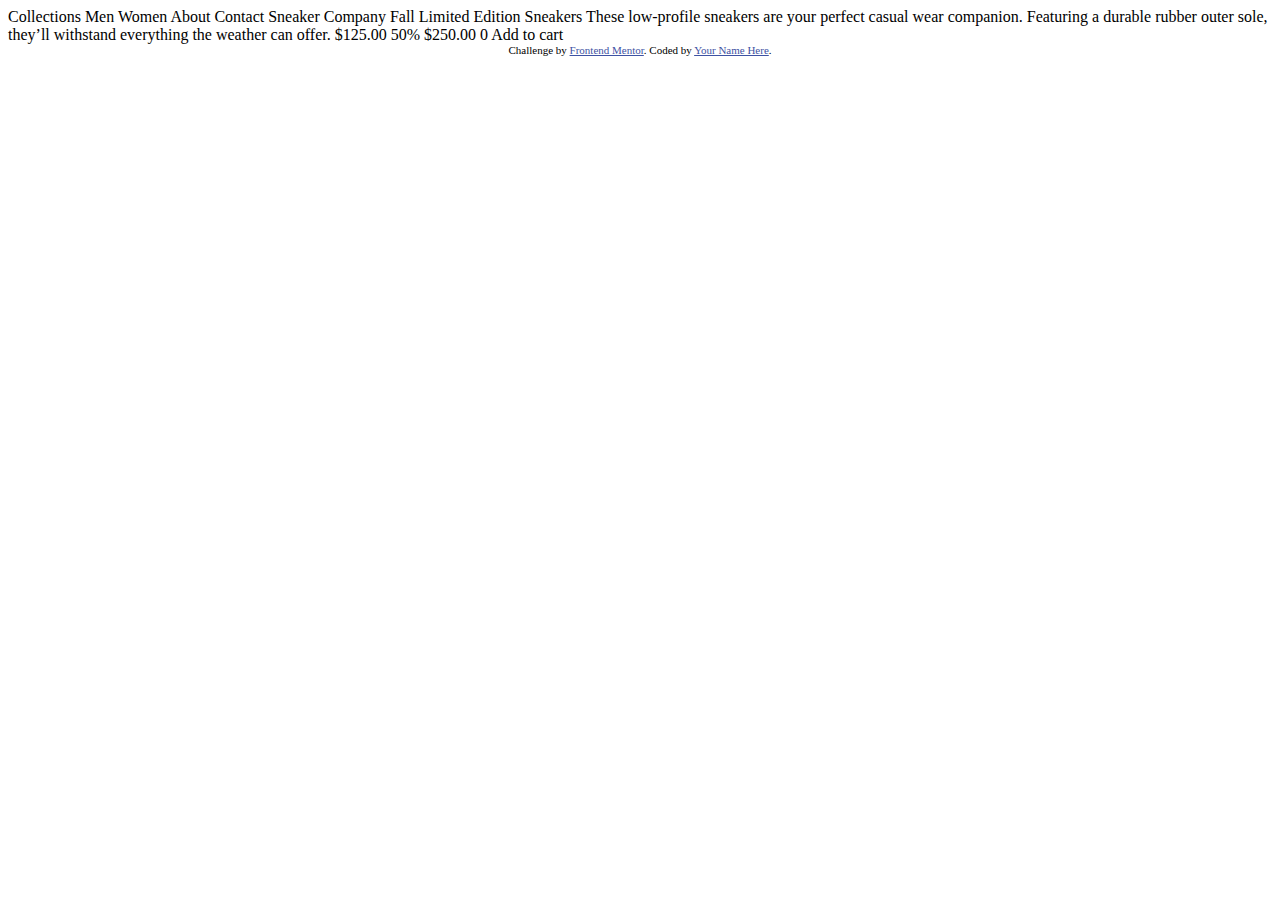
==== index.html @ 8300d2b2 "Initial Paste" ====
<!DOCTYPE html>
<html lang="en">
<head>
  <meta charset="UTF-8">
  <meta name="viewport" content="width=device-width, initial-scale=1.0"> <!-- displays site properly based on user's device -->

  <link rel="icon" type="image/png" sizes="32x32" href="./images/favicon-32x32.png">
  
  <title>Frontend Mentor | E-commerce product page</title>

  <!-- Feel free to remove these styles or customise in your own stylesheet 👍 -->
  <style>
    .attribution { font-size: 11px; text-align: center; }
    .attribution a { color: hsl(228, 45%, 44%); }
  </style>
</head>
<body>

  Collections
  Men
  Women
  About
  Contact

  Sneaker Company

  Fall Limited Edition Sneakers

  These low-profile sneakers are your perfect casual wear companion. Featuring a 
  durable rubber outer sole, they’ll withstand everything the weather can offer.

  $125.00
  50%
  $250.00

  0
  Add to cart
  
  <div class="attribution">
    Challenge by <a href="https://www.frontendmentor.io?ref=challenge" target="_blank">Frontend Mentor</a>. 
    Coded by <a href="#">Your Name Here</a>.
  </div>
</body>
</html>
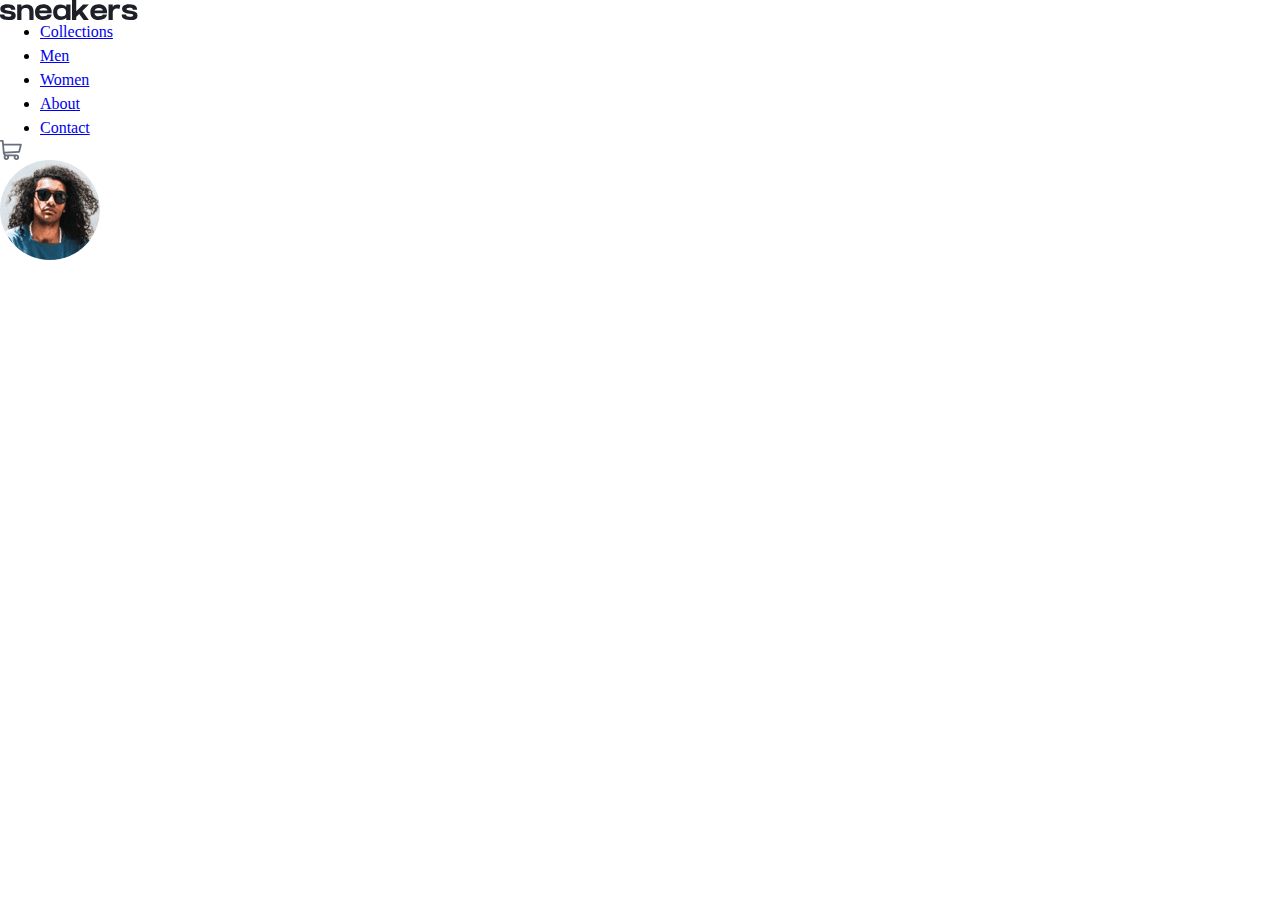
==== commit 8860e79b: "." ====
--- a/index.html
+++ b/index.html
@@ -1,44 +1,62 @@
 <!DOCTYPE html>
 <html lang="en">
+
 <head>
-  <meta charset="UTF-8">
-  <meta name="viewport" content="width=device-width, initial-scale=1.0"> <!-- displays site properly based on user's device -->
+	<meta charset="UTF-8">
+	<meta name="viewport" content="width=device-width, initial-scale=1.0">
+	<!-- displays site properly based on user's device -->
 
-  <link rel="icon" type="image/png" sizes="32x32" href="./images/favicon-32x32.png">
-  
-  <title>Frontend Mentor | E-commerce product page</title>
+	<link rel="icon" type="image/png" sizes="32x32" href="./images/favicon-32x32.png">
 
-  <!-- Feel free to remove these styles or customise in your own stylesheet 👍 -->
-  <style>
-    .attribution { font-size: 11px; text-align: center; }
-    .attribution a { color: hsl(228, 45%, 44%); }
-  </style>
+	<title>Frontend Mentor | E-commerce product page</title>
+
+	<link rel="stylesheet" href="css/reset.css">
+	<link rel="stylesheet" href="css/style.css">
+	<link rel="preconnect" href="https://fonts.googleapis.com">
+	<link rel="preconnect" href="https://fonts.gstatic.com" crossorigin>
+	<link href="https://fonts.googleapis.com/css2?family=Kumbh+Sans:wght@400;700&display=swap" rel="stylesheet">
 </head>
+
 <body>
+	<header>
+		<nav>
+			<div class="toggle"></div>
+			<img src="./images/logo.svg" alt="Sneakers logo" class="main-logo">
+			<ul class="nav-items">
+					<li><a href="#" class="nav-item">Collections</a></li>
+					<li><a href="#" class="nav-item">Men</a></li>
+					<li><a href="#" class="nav-item">Women</a></li>
+					<li><a href="#" class="nav-item">About</a></li>
+					<li><a href="#" class="nav-item">Contact</a></li>
+			</ul>
+		</nav>
+		<section class="functions">
+			<div class="shopping-cart">
+				<img src="./images/icon-cart.svg" alt="Cart">
+			</div>
+			<div class="user">
+				<img src="./images/image-avatar.png" alt="Avatar">
+			</div>
+		</section>
+	</header>
 
-  Collections
-  Men
-  Women
-  About
-  Contact
+	
+<!-- 
+	Sneaker Company
 
-  Sneaker Company
+	Fall Limited Edition Sneakers
 
-  Fall Limited Edition Sneakers
+	These low-profile sneakers are your perfect casual wear companion. Featuring a
+	durable rubber outer sole, they’ll withstand everything the weather can offer.
 
-  These low-profile sneakers are your perfect casual wear companion. Featuring a 
-  durable rubber outer sole, they’ll withstand everything the weather can offer.
+	$125.00
+	50%
+	$250.00
 
-  $125.00
-  50%
-  $250.00
+	0
+	Add to cart -->
 
-  0
-  Add to cart
-  
-  <div class="attribution">
-    Challenge by <a href="https://www.frontendmentor.io?ref=challenge" target="_blank">Frontend Mentor</a>. 
-    Coded by <a href="#">Your Name Here</a>.
-  </div>
+	<script src="js/script.js"></script>
 </body>
+
 </html>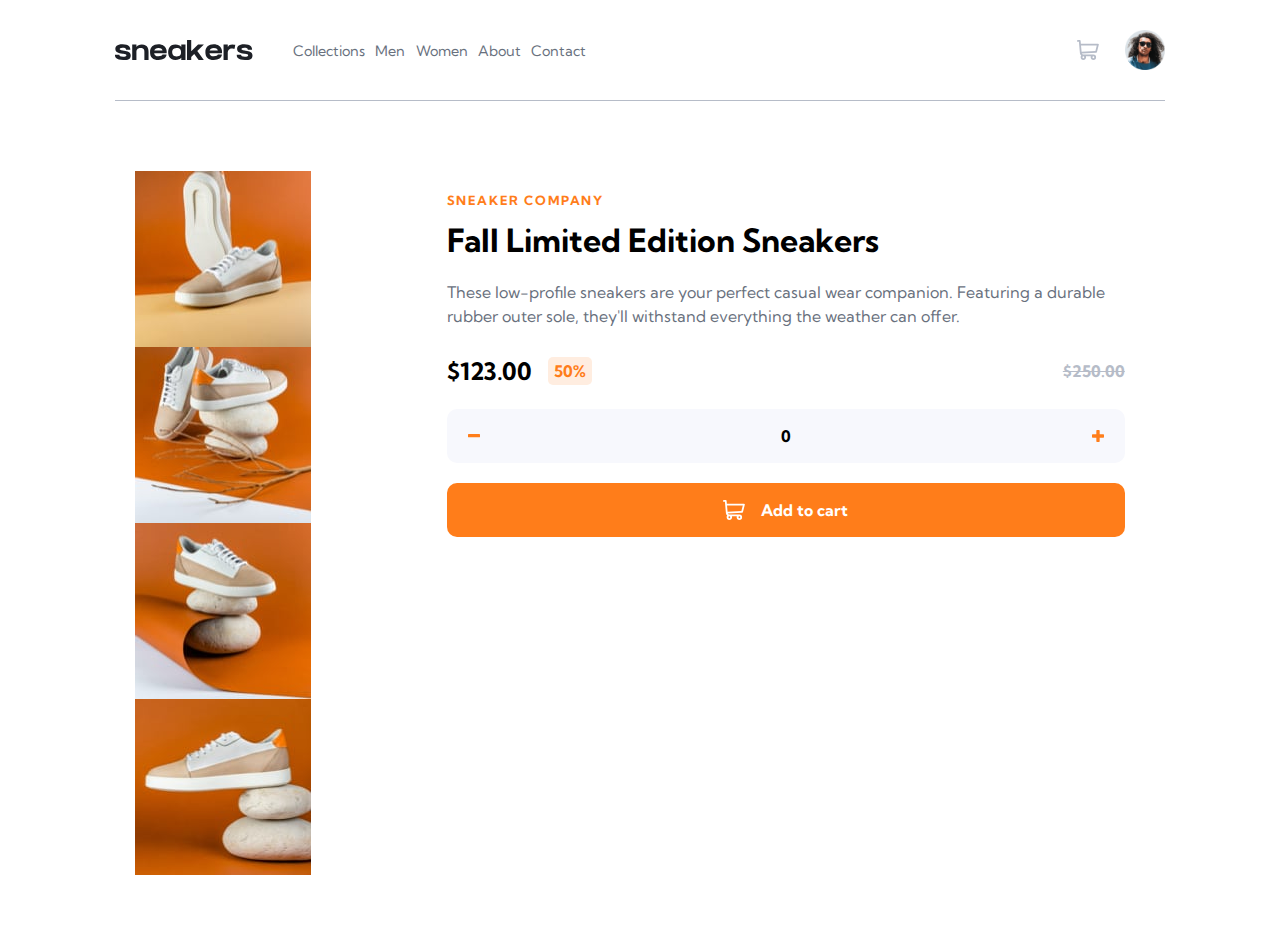
==== commit d29f7f75: "Mobile Design" ====
--- a/index.html
+++ b/index.html
@@ -15,33 +15,105 @@
 	<link rel="preconnect" href="https://fonts.googleapis.com">
 	<link rel="preconnect" href="https://fonts.gstatic.com" crossorigin>
 	<link href="https://fonts.googleapis.com/css2?family=Kumbh+Sans:wght@400;700&display=swap" rel="stylesheet">
+	<link rel="stylesheet" href="https://cdnjs.cloudflare.com/ajax/libs/font-awesome/6.3.0/css/all.min.css"
+		integrity="sha512-SzlrxWUlpfuzQ+pcUCosxcglQRNAq/DZjVsC0lE40xsADsfeQoEypE+enwcOiGjk/bSuGGKHEyjSoQ1zVisanQ=="
+		crossorigin="anonymous" referrerpolicy="no-referrer" />
+	<script src="https://ajax.googleapis.com/ajax/libs/jquery/3.6.3/jquery.min.js"></script>
 </head>
 
 <body>
 	<header>
-		<nav>
+		<nav class="">
 			<div class="toggle"></div>
 			<img src="./images/logo.svg" alt="Sneakers logo" class="main-logo">
 			<ul class="nav-items">
-					<li><a href="#" class="nav-item">Collections</a></li>
-					<li><a href="#" class="nav-item">Men</a></li>
-					<li><a href="#" class="nav-item">Women</a></li>
-					<li><a href="#" class="nav-item">About</a></li>
-					<li><a href="#" class="nav-item">Contact</a></li>
+				<li><a href="#" class="nav-item">Collections</a></li>
+				<li><a href="#" class="nav-item">Men</a></li>
+				<li><a href="#" class="nav-item">Women</a></li>
+				<li><a href="#" class="nav-item">About</a></li>
+				<li><a href="#" class="nav-item">Contact</a></li>
 			</ul>
 		</nav>
 		<section class="functions">
 			<div class="shopping-cart">
-				<img src="./images/icon-cart.svg" alt="Cart">
+				<svg width="22" height="20" xmlns="http://www.w3.org/2000/svg"><path d="M20.925 3.641H3.863L3.61.816A.896.896 0 0 0 2.717 0H.897a.896.896 0 1 0 0 1.792h1l1.031 11.483c.073.828.52 1.726 1.291 2.336C2.83 17.385 4.099 20 6.359 20c1.875 0 3.197-1.87 2.554-3.642h4.905c-.642 1.77.677 3.642 2.555 3.642a2.72 2.72 0 0 0 2.717-2.717 2.72 2.72 0 0 0-2.717-2.717H6.365c-.681 0-1.274-.41-1.53-1.009l14.321-.842a.896.896 0 0 0 .817-.677l1.821-7.283a.897.897 0 0 0-.87-1.114ZM6.358 18.208a.926.926 0 0 1 0-1.85.926.926 0 0 1 0 1.85Zm10.015 0a.926.926 0 0 1 0-1.85.926.926 0 0 1 0 1.85Zm2.021-7.243-13.8.81-.57-6.341h15.753l-1.383 5.53Z" fill="currentColor" fill-rule="nonzero"/></svg>
 			</div>
 			<div class="user">
 				<img src="./images/image-avatar.png" alt="Avatar">
 			</div>
 		</section>
+		<section class="cart">
+			<h1>Cart</h1>
+			<div class="cart-contents"></div>
+		</section>
 	</header>
 
-	
-<!-- 
+	<main>
+		<section id="main-image">
+			<div class="slide-wrapper">
+				<button class="slide-arrow" id="slide-arrow-prev"><img src="./images/icon-previous.svg"
+						alt="Previous Arrow"></button>
+				<button class="slide-arrow" id="slide-arrow-next"><img src="./images/icon-next.svg"
+						alt="Next Arrow"></button>
+
+				<div class="current-slide"></div>
+
+				<ul class="slide-container" id="slide-container">
+					<li class="slide">
+						<picture>
+							<source media="(min-width: 650px)" srcset="./images/image-product-1-thumbnail.jpg">
+							<img src="./images/image-product-1.jpg" alt="Product 1">
+						</picture>
+					</li>
+					<li class="slide">
+						<picture>
+							<source media="(min-width: 650px)" srcset="./images/image-product-2-thumbnail.jpg">
+							<img src="./images/image-product-2.jpg" alt="Product 2">
+						</picture>
+					</li>
+					<li class="slide">
+						<picture>
+							<source media="(min-width: 650px)" srcset="./images/image-product-3-thumbnail.jpg">
+							<img src="./images/image-product-3.jpg" alt="Product 3">
+						</picture>
+					</li>
+					<li class="slide">
+						<picture>
+							<source media="(min-width: 650px)" srcset="./images/image-product-4-thumbnail.jpg">
+							<img src="./images/image-product-4.jpg" alt="Product 4">
+						</picture>
+					</li>
+				</ul>
+			</div>
+		</section>
+		<section class="main-text">
+			<div class="company-name">Sneaker Company</div>
+			<h1 class="product-name">Fall Limited Edition Sneakers</h1>
+			<p class="description">These low-profile sneakers are your perfect casual wear companion. Featuring a
+				durable rubber outer sole, they'll withstand everything the weather can offer.</p>
+			<div class="price">
+				<div class="after-discount">$123.00</div>
+				<div class="discount-percent">50%</div>
+				<del class="before-discount">$250.00</del>
+			</div>
+			<div class="amount">
+				<input type="text" class="select-amount number-only non-blank" value="0">
+				<button class="add-amount controller"><img src="./images/icon-plus.svg" alt="Plus"></button>
+				<button class="minus-amount controller"><img src="./images/icon-minus.svg" alt="Minus"></button>
+			</div>
+			<button type="submit" class="add-to-cart">
+				<svg width="22" height="20" xmlns="http://www.w3.org/2000/svg">
+					<path
+						d="M20.925 3.641H3.863L3.61.816A.896.896 0 0 0 2.717 0H.897a.896.896 0 1 0 0 1.792h1l1.031 11.483c.073.828.52 1.726 1.291 2.336C2.83 17.385 4.099 20 6.359 20c1.875 0 3.197-1.87 2.554-3.642h4.905c-.642 1.77.677 3.642 2.555 3.642a2.72 2.72 0 0 0 2.717-2.717 2.72 2.72 0 0 0-2.717-2.717H6.365c-.681 0-1.274-.41-1.53-1.009l14.321-.842a.896.896 0 0 0 .817-.677l1.821-7.283a.897.897 0 0 0-.87-1.114ZM6.358 18.208a.926.926 0 0 1 0-1.85.926.926 0 0 1 0 1.85Zm10.015 0a.926.926 0 0 1 0-1.85.926.926 0 0 1 0 1.85Zm2.021-7.243-13.8.81-.57-6.341h15.753l-1.383 5.53Z"
+						fill="currentColor" fill-rule="nonzero" />
+				</svg>
+				<span>Add to cart</span>
+			</button>
+		</section>
+	</main>
+
+
+	<!-- 
 	Sneaker Company
 
 	Fall Limited Edition Sneakers
--- a/css/style.css
+++ b/css/style.css
@@ -0,0 +1,358 @@
+:root {
+  font-size: 16px;
+}
+
+body {
+  padding: 30px 9vw;
+  font-family: "Kumbh Sans";
+  position: relative;
+}
+@media (max-width: 650px) {
+  body {
+    padding: 0;
+  }
+}
+
+body > header {
+  display: flex;
+  align-items: center;
+  justify-content: space-between;
+  padding-bottom: 30px;
+  border-bottom: 1px solid hsl(220deg, 14%, 75%);
+  position: relative;
+  z-index: 1;
+  background-color: #fff;
+}
+body > header > nav {
+  display: flex;
+  align-items: inherit;
+  gap: 0rem;
+}
+body > header > nav .nav-items {
+  display: flex;
+  align-items: center;
+  gap: clamp(0.3rem, 0.8vw, 1rem);
+  list-style: none;
+}
+body > header > nav .nav-items .nav-item {
+  text-decoration: none;
+  color: hsl(219deg, 9%, 45%);
+  font-size: clamp(0.6rem, 2vw, 0.9rem);
+  transform: all 0.2s ease-in-out;
+  position: relative;
+}
+body > header > nav .nav-items .nav-item::after {
+  width: 100%;
+  height: 2px;
+  background-color: hsl(26deg, 100%, 55%);
+  content: "";
+  display: block;
+  position: absolute;
+  bottom: -40px;
+  border-radius: 10px;
+  transform: scaleX(0);
+  transition: all 0.2s ease-in-out;
+}
+body > header > nav .nav-items .nav-item:hover::after {
+  transform: scaleX(1);
+}
+body > header > nav .toggle {
+  display: none;
+}
+body > header section.functions {
+  display: flex;
+  gap: clamp(0.5rem, 2vw, 2rem);
+  align-items: center;
+}
+body > header section.functions .shopping-cart svg {
+  color: hsl(220deg, 14%, 75%);
+  transition: color 0.2s ease-in-out;
+}
+body > header section.functions .shopping-cart svg:hover {
+  color: hsl(220deg, 13%, 13%);
+}
+body > header section.functions .user {
+  width: 40px;
+}
+body > header section.cart {
+  position: absolute;
+  top: -500%;
+  width: 90vw;
+  z-index: -1;
+  box-shadow: 0px 5px 10px rgba(0, 0, 0, 0.251);
+  background-color: #fff;
+  border-radius: 10px;
+  transition: all 0.5s cubic-bezier(0.175, 0.885, 0.32, 1.275);
+}
+body > header section.cart > * {
+  padding: 25px;
+}
+@media (max-width: 650px) {
+  body > header {
+    padding: 20px;
+    border: none;
+  }
+  body > header > nav {
+    gap: 1rem;
+    align-items: baseline;
+  }
+  body > header > nav .main-logo {
+    height: 5vw;
+    max-height: 25px;
+  }
+  body > header > nav .toggle {
+    display: block;
+    content: "";
+    width: 4vw;
+    height: 4vw;
+    max-height: 20px;
+    max-width: 20px;
+    background-image: url(../images/icon-menu.svg);
+    background-repeat: no-repeat;
+    background-size: contain;
+    position: relative;
+    z-index: 10;
+    cursor: pointer;
+  }
+  body > header > nav .nav-items {
+    visibility: hidden;
+    opacity: 0;
+    flex-direction: column;
+    align-items: flex-start;
+    gap: 1.5rem;
+    position: absolute;
+    left: -100%;
+    top: 0;
+    height: 100vh;
+    width: 70vw;
+    padding: 100px 30px;
+    background-color: #fff;
+    transition: all 0.5s ease-in-out;
+  }
+  body > header > nav .nav-items .nav-item {
+    font-size: 1.5rem;
+    font-weight: 700;
+  }
+  body > header > nav.active .toggle {
+    background-image: url(../images/icon-close.svg);
+  }
+  body > header > nav.active .nav-items {
+    left: 0;
+    visibility: visible;
+    opacity: 1;
+  }
+  body > header > nav.active .nav-items::after {
+    content: "";
+    display: block;
+    position: absolute;
+    right: -30vw;
+    top: 0;
+    width: 30vw;
+    height: 100vh;
+    background-color: #000;
+    opacity: 75%;
+    visibility: visible;
+  }
+  body > header section.cart {
+    left: 0;
+    right: 0;
+    margin: 0 auto;
+    height: 350px;
+  }
+  body > header section.cart h1 {
+    font-size: 1rem;
+    border-bottom: 1px solid hsl(220deg, 14%, 75%);
+  }
+  body > header section.cart .cart-contents {
+    width: 100%;
+    height: 78.8%;
+  }
+  body > header section.cart .cart-contents.state-empty {
+    display: grid;
+    place-items: center;
+  }
+  body > header section.cart.active {
+    top: calc(100% + 5vw);
+  }
+}
+
+body > main section#main-image .slide-wrapper {
+  position: relative;
+  overflow: hidden;
+}
+body > main section#main-image .slide-wrapper .current-slide {
+  display: none;
+}
+body > main section#main-image .slide-wrapper .slide-arrow {
+  position: absolute;
+  top: 0;
+  bottom: 0;
+  margin: auto 20px;
+  height: 45px;
+  width: 45px;
+  display: grid;
+  place-items: center;
+  border: none;
+  border-radius: 50%;
+  cursor: pointer;
+  transition: transform 0.2s ease-in-out;
+}
+body > main section#main-image .slide-wrapper .slide-arrow#slide-arrow-next {
+  right: 0;
+}
+body > main section#main-image .slide-wrapper .slide-arrow#slide-arrow-prev {
+  left: 0;
+}
+body > main section#main-image .slide-wrapper .slide-arrow:active {
+  transform: scale(92.5%);
+}
+body > main section#main-image .slide-wrapper .slide-container {
+  width: 100vw;
+  height: 400px;
+  padding: unset;
+  margin: unset;
+  display: flex;
+  list-style: none;
+  overflow-x: auto;
+  overflow-y: hidden;
+  scrollbar-width: none;
+  -ms-overflow-style: none;
+  scroll-behavior: smooth;
+}
+body > main section#main-image .slide-wrapper .slide-container .slide {
+  width: 100%;
+  height: 100%;
+  flex: 1 0 100%;
+  display: flex;
+  align-items: center;
+  -webkit-user-select: none;
+     -moz-user-select: none;
+          user-select: none;
+}
+body > main section#main-image .slide-wrapper .slide-container .slide img {
+  -o-object-fit: cover;
+     object-fit: cover;
+  width: 100%;
+  height: 100%;
+}
+body > main section.main-text {
+  padding: 10px 20px;
+}
+body > main section.main-text > * {
+  margin: 10px 0;
+}
+body > main section.main-text .company-name {
+  color: hsl(26deg, 100%, 55%);
+  text-transform: uppercase;
+  font-weight: 700;
+  font-size: 0.8rem;
+  letter-spacing: 0.1rem;
+}
+body > main section.main-text .product-name {
+  font-size: clamp(1.9rem, 10vw, 2rem);
+  line-height: 2.5rem;
+}
+body > main section.main-text .description {
+  color: hsl(219deg, 9%, 45%);
+  margin-top: 20px;
+}
+body > main section.main-text .price {
+  display: flex;
+  align-items: center;
+  gap: 1rem;
+  margin: 25px 0 20px;
+}
+body > main section.main-text .price .after-discount {
+  font-size: 1.5rem;
+  font-weight: 700;
+}
+body > main section.main-text .price .discount-percent {
+  color: hsl(26deg, 100%, 55%);
+  font-weight: 700;
+  background-color: hsl(25deg, 100%, 94%);
+  display: grid;
+  place-items: center;
+  height: -moz-min-content;
+  height: min-content;
+  padding: 2px 6px;
+  border-radius: 5px;
+}
+body > main section.main-text .price .before-discount {
+  color: hsl(220deg, 14%, 75%);
+  font-weight: 700;
+  flex-grow: 3;
+  text-align: right;
+}
+body > main section.main-text .amount {
+  position: relative;
+}
+body > main section.main-text .amount .select-amount {
+  width: 100%;
+  text-align: center;
+  font-size: 1rem;
+  font-weight: 700;
+  border: none;
+  border-radius: 10px;
+  background-color: hsl(223deg, 64%, 98%);
+  padding: 15px 0;
+  color: #000;
+}
+body > main section.main-text .amount .controller {
+  position: absolute;
+  top: 0;
+  bottom: 0;
+  margin: auto 15px;
+  height: 20px;
+  border: none;
+  background-color: transparent;
+  transition: opacity 0.2s ease-in-out;
+}
+body > main section.main-text .amount .controller.add-amount {
+  right: 0;
+}
+body > main section.main-text .amount .controller.minus-amount {
+  left: 0;
+}
+body > main section.main-text .amount .controller:hover {
+  opacity: 0.6;
+}
+body > main section.main-text .add-to-cart {
+  width: 100%;
+  padding: 15px 0;
+  margin-top: 20px;
+  border: none;
+  border-radius: 10px;
+  display: flex;
+  align-items: center;
+  justify-content: center;
+  gap: 1rem;
+  background-color: hsl(26deg, 100%, 55%);
+  color: white;
+  font-weight: 700;
+  transition: opacity 0.2s ease-in-out, transform 0.1s ease-in-out;
+}
+body > main section.main-text .add-to-cart:hover {
+  opacity: 0.6;
+}
+body > main section.main-text .add-to-cart:active {
+  transform: scale(95%);
+}
+@media (min-width: 650px) {
+  body > main {
+    display: flex;
+    padding: 70px 20px;
+  }
+  body > main section#main-image {
+    width: 50%;
+  }
+  body > main section#main-image .slide-wrapper > button {
+    display: none !important;
+  }
+  body > main section#main-image .slide-wrapper .current-slide {
+    display: block;
+  }
+  body > main section#main-image .slide-wrapper .slide-container {
+    gap: 1rem;
+    all: unset;
+  }
+}/*# sourceMappingURL=style.css.map */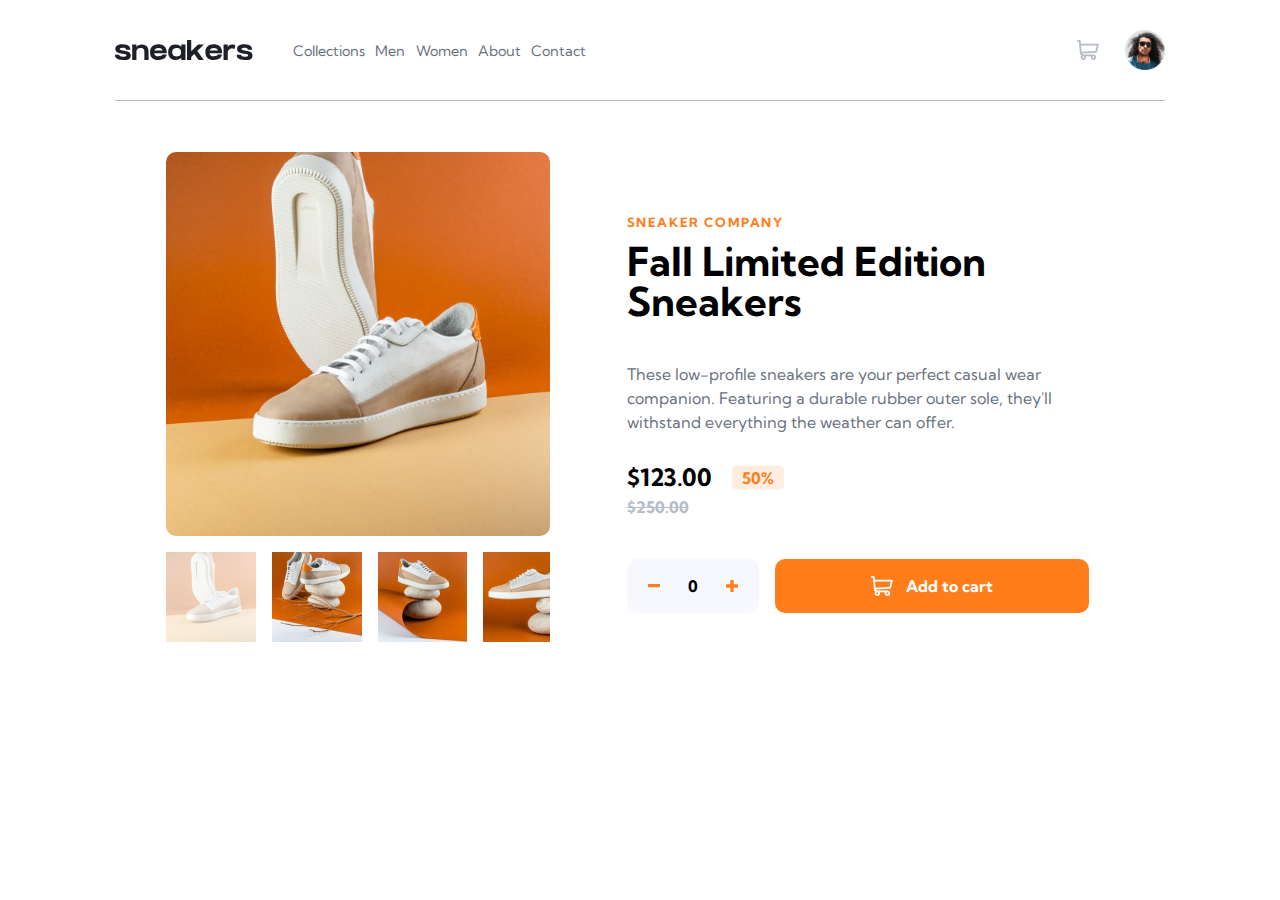
==== commit 704ae9da: "Desktop Design" ====
--- a/index.html
+++ b/index.html
@@ -56,30 +56,32 @@
 				<button class="slide-arrow" id="slide-arrow-next"><img src="./images/icon-next.svg"
 						alt="Next Arrow"></button>
 
-				<div class="current-slide"></div>
+				<div class="current-slide fade-in" id="current-slide">
+					<img src="" alt="Current image">
+				</div>
 
 				<ul class="slide-container" id="slide-container">
-					<li class="slide">
+					<li class="slide active">
 						<picture>
-							<source media="(min-width: 650px)" srcset="./images/image-product-1-thumbnail.jpg">
+							<source media="(min-width: 1000px)" srcset="./images/image-product-1-thumbnail.jpg">
 							<img src="./images/image-product-1.jpg" alt="Product 1">
 						</picture>
 					</li>
 					<li class="slide">
 						<picture>
-							<source media="(min-width: 650px)" srcset="./images/image-product-2-thumbnail.jpg">
+							<source media="(min-width: 1000px)" srcset="./images/image-product-2-thumbnail.jpg">
 							<img src="./images/image-product-2.jpg" alt="Product 2">
 						</picture>
 					</li>
 					<li class="slide">
 						<picture>
-							<source media="(min-width: 650px)" srcset="./images/image-product-3-thumbnail.jpg">
+							<source media="(min-width: 1000px)" srcset="./images/image-product-3-thumbnail.jpg">
 							<img src="./images/image-product-3.jpg" alt="Product 3">
 						</picture>
 					</li>
 					<li class="slide">
 						<picture>
-							<source media="(min-width: 650px)" srcset="./images/image-product-4-thumbnail.jpg">
+							<source media="(min-width: 1000px)" srcset="./images/image-product-4-thumbnail.jpg">
 							<img src="./images/image-product-4.jpg" alt="Product 4">
 						</picture>
 					</li>
@@ -96,38 +98,23 @@
 				<div class="discount-percent">50%</div>
 				<del class="before-discount">$250.00</del>
 			</div>
-			<div class="amount">
-				<input type="text" class="select-amount number-only non-blank" value="0">
-				<button class="add-amount controller"><img src="./images/icon-plus.svg" alt="Plus"></button>
-				<button class="minus-amount controller"><img src="./images/icon-minus.svg" alt="Minus"></button>
+			<div class="functions">
+				<div class="amount">
+					<input type="text" class="select-amount number-only non-blank" value="0">
+					<button class="add-amount controller"><img src="./images/icon-plus.svg" alt="Plus"></button>
+					<button class="minus-amount controller"><img src="./images/icon-minus.svg" alt="Minus"></button>
+				</div>
+				<button type="submit" class="add-to-cart">
+					<svg width="22" height="20" xmlns="http://www.w3.org/2000/svg">
+						<path
+							d="M20.925 3.641H3.863L3.61.816A.896.896 0 0 0 2.717 0H.897a.896.896 0 1 0 0 1.792h1l1.031 11.483c.073.828.52 1.726 1.291 2.336C2.83 17.385 4.099 20 6.359 20c1.875 0 3.197-1.87 2.554-3.642h4.905c-.642 1.77.677 3.642 2.555 3.642a2.72 2.72 0 0 0 2.717-2.717 2.72 2.72 0 0 0-2.717-2.717H6.365c-.681 0-1.274-.41-1.53-1.009l14.321-.842a.896.896 0 0 0 .817-.677l1.821-7.283a.897.897 0 0 0-.87-1.114ZM6.358 18.208a.926.926 0 0 1 0-1.85.926.926 0 0 1 0 1.85Zm10.015 0a.926.926 0 0 1 0-1.85.926.926 0 0 1 0 1.85Zm2.021-7.243-13.8.81-.57-6.341h15.753l-1.383 5.53Z"
+							fill="currentColor" fill-rule="nonzero" />
+					</svg>
+					<span>Add to cart</span>
+				</button>
 			</div>
-			<button type="submit" class="add-to-cart">
-				<svg width="22" height="20" xmlns="http://www.w3.org/2000/svg">
-					<path
-						d="M20.925 3.641H3.863L3.61.816A.896.896 0 0 0 2.717 0H.897a.896.896 0 1 0 0 1.792h1l1.031 11.483c.073.828.52 1.726 1.291 2.336C2.83 17.385 4.099 20 6.359 20c1.875 0 3.197-1.87 2.554-3.642h4.905c-.642 1.77.677 3.642 2.555 3.642a2.72 2.72 0 0 0 2.717-2.717 2.72 2.72 0 0 0-2.717-2.717H6.365c-.681 0-1.274-.41-1.53-1.009l14.321-.842a.896.896 0 0 0 .817-.677l1.821-7.283a.897.897 0 0 0-.87-1.114ZM6.358 18.208a.926.926 0 0 1 0-1.85.926.926 0 0 1 0 1.85Zm10.015 0a.926.926 0 0 1 0-1.85.926.926 0 0 1 0 1.85Zm2.021-7.243-13.8.81-.57-6.341h15.753l-1.383 5.53Z"
-						fill="currentColor" fill-rule="nonzero" />
-				</svg>
-				<span>Add to cart</span>
-			</button>
 		</section>
 	</main>
-
-
-	<!-- 
-	Sneaker Company
-
-	Fall Limited Edition Sneakers
-
-	These low-profile sneakers are your perfect casual wear companion. Featuring a
-	durable rubber outer sole, they’ll withstand everything the weather can offer.
-
-	$125.00
-	50%
-	$250.00
-
-	0
-	Add to cart -->
-
 	<script src="js/script.js"></script>
 </body>
 
--- a/css/style.css
+++ b/css/style.css
@@ -7,7 +7,7 @@
   font-family: "Kumbh Sans";
   position: relative;
 }
-@media (max-width: 650px) {
+@media (max-width: 1000px) {
   body {
     padding: 0;
   }
@@ -66,18 +66,25 @@
 }
 body > header section.functions .shopping-cart svg {
   color: hsl(220deg, 14%, 75%);
-  transition: color 0.2s ease-in-out;
+  transition: color 0.2s ease-in-out, transform 0.5s cubic-bezier(0.68, -0.55, 0.265, 1.55);
 }
 body > header section.functions .shopping-cart svg:hover {
   color: hsl(220deg, 13%, 13%);
+  transform: rotate(360deg);
+}
+body > header section.functions .shopping-cart svg:active {
+  transform: scale(90%);
 }
 body > header section.functions .user {
   width: 40px;
 }
 body > header section.cart {
   position: absolute;
-  top: -500%;
+  top: 90%;
+  right: -100%;
   width: 90vw;
+  height: 350px;
+  max-width: 400px;
   z-index: -1;
   box-shadow: 0px 5px 10px rgba(0, 0, 0, 0.251);
   background-color: #fff;
@@ -85,9 +92,24 @@
   transition: all 0.5s cubic-bezier(0.175, 0.885, 0.32, 1.275);
 }
 body > header section.cart > * {
-  padding: 25px;
-}
-@media (max-width: 650px) {
+  padding: 20px;
+}
+body > header section.cart h1 {
+  font-size: 1rem;
+  border-bottom: 1px solid hsl(220deg, 14%, 75%);
+}
+body > header section.cart .cart-contents {
+  width: 100%;
+  height: 78.8%;
+}
+body > header section.cart .cart-contents.state-empty {
+  display: grid;
+  place-items: center;
+}
+body > header section.cart.active {
+  right: 0;
+}
+@media (max-width: 1000px) {
   body > header {
     padding: 20px;
     border: none;
@@ -154,22 +176,11 @@
     visibility: visible;
   }
   body > header section.cart {
+    height: 350px;
+    top: -500%;
     left: 0;
     right: 0;
     margin: 0 auto;
-    height: 350px;
-  }
-  body > header section.cart h1 {
-    font-size: 1rem;
-    border-bottom: 1px solid hsl(220deg, 14%, 75%);
-  }
-  body > header section.cart .cart-contents {
-    width: 100%;
-    height: 78.8%;
-  }
-  body > header section.cart .cart-contents.state-empty {
-    display: grid;
-    place-items: center;
   }
   body > header section.cart.active {
     top: calc(100% + 5vw);
@@ -325,9 +336,10 @@
   display: flex;
   align-items: center;
   justify-content: center;
-  gap: 1rem;
+  gap: clamp(0.5rem, 1vw, 1rem);
   background-color: hsl(26deg, 100%, 55%);
   color: white;
+  font-size: clamp(0.8rem, 1.5vw, 1rem);
   font-weight: 700;
   transition: opacity 0.2s ease-in-out, transform 0.1s ease-in-out;
 }
@@ -337,22 +349,93 @@
 body > main section.main-text .add-to-cart:active {
   transform: scale(95%);
 }
-@media (min-width: 650px) {
+@media (min-width: 1000px) {
   body > main {
+    margin-bottom: 40px;
     display: flex;
-    padding: 70px 20px;
-  }
-  body > main section#main-image {
-    width: 50%;
+    gap: clamp(20px, 4vw, 80px);
+    padding: clamp(20px, 4vw, 80px);
+  }
+  body > main section#main-image .slide-wrapper {
+    display: flex;
+    flex-direction: column;
+    gap: 1rem;
+    justify-content: center;
   }
   body > main section#main-image .slide-wrapper > button {
     display: none !important;
   }
   body > main section#main-image .slide-wrapper .current-slide {
     display: block;
+    width: 30vw;
+  }
+  body > main section#main-image .slide-wrapper .current-slide img {
+    border-radius: 10px;
+    transition: opacity 0.3s ease-in-out;
   }
   body > main section#main-image .slide-wrapper .slide-container {
+    display: flex;
+    justify-content: flex-start;
+    flex-flow: nowrap;
     gap: 1rem;
+    width: 30vw;
+    height: 7vw;
+    max-height: 102px;
+    overflow-x: auto;
+  }
+  body > main section#main-image .slide-wrapper .slide-container * {
     all: unset;
   }
+  body > main section#main-image .slide-wrapper .slide-container .slide {
+    all: unset;
+    transition: opacity 0.2s ease-in-out, transform 0.2s linear;
+  }
+  body > main section#main-image .slide-wrapper .slide-container .slide img {
+    width: 7vw;
+    max-width: 102px;
+    border-radius: 10px;
+  }
+  body > main section#main-image .slide-wrapper .slide-container .slide:hover {
+    opacity: 0.5;
+  }
+  body > main section#main-image .slide-wrapper .slide-container .slide.active {
+    opacity: 0.3;
+  }
+  body > main section#main-image .slide-wrapper .slide-container .slide:active {
+    transform: scale(95%);
+  }
+  body > main section.main-text {
+    margin: 0;
+    margin-top: clamp(0px, 2vw, 50px);
+    padding: clamp(0px, 2.5vw, 25px);
+  }
+  body > main section.main-text .product-name {
+    font-size: 2.5rem;
+    margin-bottom: 40px;
+  }
+  body > main section.main-text .price {
+    display: block;
+  }
+  body > main section.main-text .price .after-discount {
+    display: inline;
+  }
+  body > main section.main-text .price .discount-percent {
+    display: inline-block;
+    margin-left: 1rem;
+    transform: translateY(-10%);
+    padding: 0 10px;
+  }
+  body > main section.main-text .price .before-discount {
+    display: block;
+    text-align: left;
+  }
+  body > main section.main-text .functions {
+    display: flex;
+    align-items: center;
+    gap: 1rem;
+    margin-top: 40px;
+  }
+  body > main section.main-text .functions .add-to-cart {
+    margin: 0;
+  }
 }/*# sourceMappingURL=style.css.map */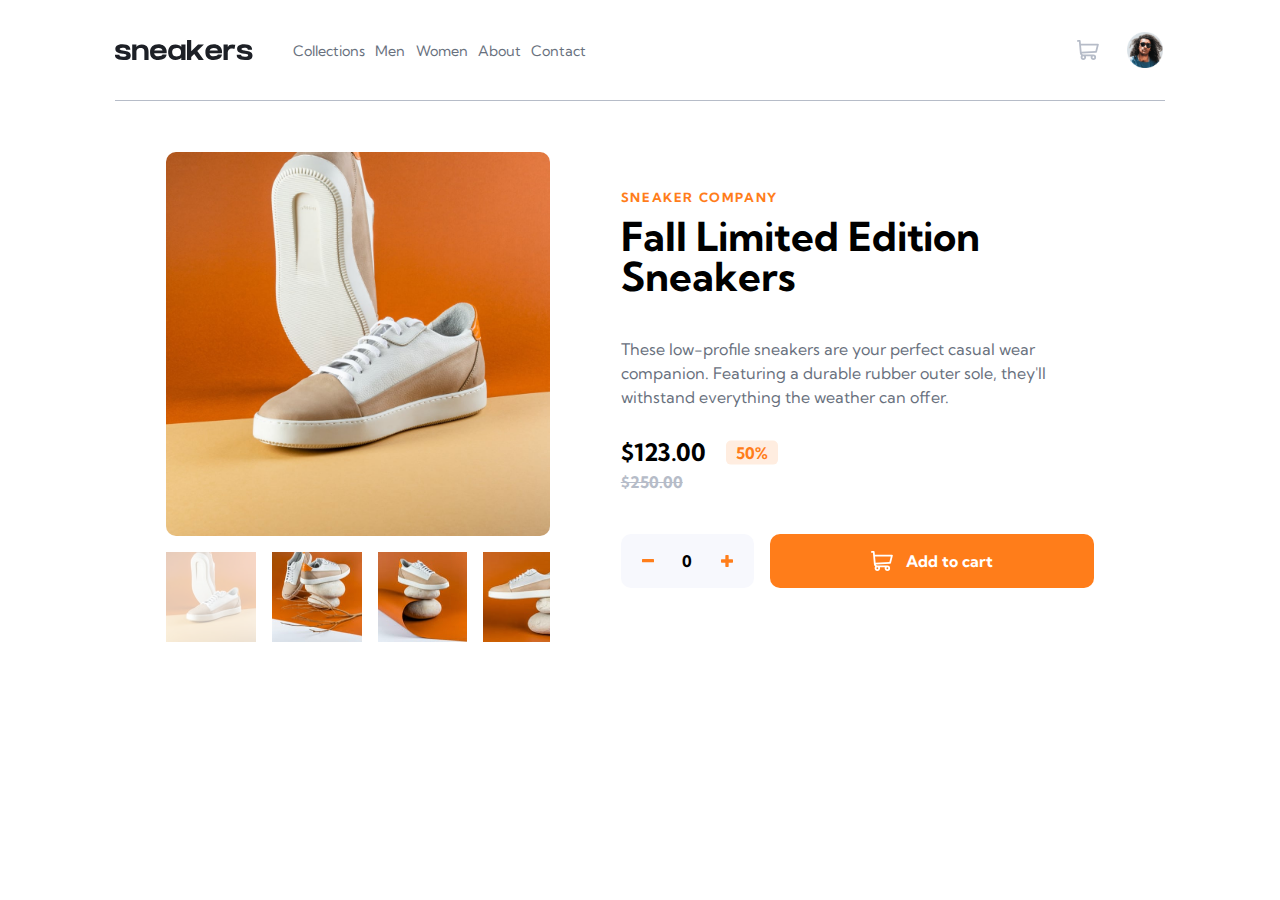
==== commit 9b66c96e: "Finish" ====
--- a/index.html
+++ b/index.html
@@ -36,7 +36,11 @@
 		</nav>
 		<section class="functions">
 			<div class="shopping-cart">
-				<svg width="22" height="20" xmlns="http://www.w3.org/2000/svg"><path d="M20.925 3.641H3.863L3.61.816A.896.896 0 0 0 2.717 0H.897a.896.896 0 1 0 0 1.792h1l1.031 11.483c.073.828.52 1.726 1.291 2.336C2.83 17.385 4.099 20 6.359 20c1.875 0 3.197-1.87 2.554-3.642h4.905c-.642 1.77.677 3.642 2.555 3.642a2.72 2.72 0 0 0 2.717-2.717 2.72 2.72 0 0 0-2.717-2.717H6.365c-.681 0-1.274-.41-1.53-1.009l14.321-.842a.896.896 0 0 0 .817-.677l1.821-7.283a.897.897 0 0 0-.87-1.114ZM6.358 18.208a.926.926 0 0 1 0-1.85.926.926 0 0 1 0 1.85Zm10.015 0a.926.926 0 0 1 0-1.85.926.926 0 0 1 0 1.85Zm2.021-7.243-13.8.81-.57-6.341h15.753l-1.383 5.53Z" fill="currentColor" fill-rule="nonzero"/></svg>
+				<svg width="22" height="20" xmlns="http://www.w3.org/2000/svg">
+					<path
+						d="M20.925 3.641H3.863L3.61.816A.896.896 0 0 0 2.717 0H.897a.896.896 0 1 0 0 1.792h1l1.031 11.483c.073.828.52 1.726 1.291 2.336C2.83 17.385 4.099 20 6.359 20c1.875 0 3.197-1.87 2.554-3.642h4.905c-.642 1.77.677 3.642 2.555 3.642a2.72 2.72 0 0 0 2.717-2.717 2.72 2.72 0 0 0-2.717-2.717H6.365c-.681 0-1.274-.41-1.53-1.009l14.321-.842a.896.896 0 0 0 .817-.677l1.821-7.283a.897.897 0 0 0-.87-1.114ZM6.358 18.208a.926.926 0 0 1 0-1.85.926.926 0 0 1 0 1.85Zm10.015 0a.926.926 0 0 1 0-1.85.926.926 0 0 1 0 1.85Zm2.021-7.243-13.8.81-.57-6.341h15.753l-1.383 5.53Z"
+						fill="currentColor" fill-rule="nonzero" />
+				</svg>
 			</div>
 			<div class="user">
 				<img src="./images/image-avatar.png" alt="Avatar">
@@ -51,16 +55,17 @@
 	<main>
 		<section id="main-image">
 			<div class="slide-wrapper">
-				<button class="slide-arrow" id="slide-arrow-prev"><img src="./images/icon-previous.svg"
-						alt="Previous Arrow"></button>
-				<button class="slide-arrow" id="slide-arrow-next"><img src="./images/icon-next.svg"
-						alt="Next Arrow"></button>
+				<button class="slide-arrow slide-arrow-prev"><svg width="12" height="18" xmlns="http://www.w3.org/2000/svg"><path d="M11 1 3 9l8 8" stroke="currentColor" stroke-width="3" fill="none" fill-rule="evenodd"/></svg></button>
+				<button class="slide-arrow slide-arrow-next"><svg width="13" height="18" xmlns="http://www.w3.org/2000/svg"><path d="m2 1 8 8-8 8" stroke="currentColor" stroke-width="3" fill="none" fill-rule="evenodd"/></svg></button>
 
-				<div class="current-slide fade-in" id="current-slide">
+				<div class="current-slide fade-in">
 					<img src="" alt="Current image">
 				</div>
 
-				<ul class="slide-container" id="slide-container">
+				<ul class="slide-container">
+
+					<!-- START INSERT SLIDES -->
+
 					<li class="slide active">
 						<picture>
 							<source media="(min-width: 1000px)" srcset="./images/image-product-1-thumbnail.jpg">
@@ -85,10 +90,20 @@
 							<img src="./images/image-product-4.jpg" alt="Product 4">
 						</picture>
 					</li>
+
+					<!-- END INSERT SLIDES -->
 				</ul>
 			</div>
 		</section>
+
+		<section id="main-lightbox">
+			
+		</section>
+
 		<section class="main-text">
+
+			<!-- START INSERT TEXT -->
+
 			<div class="company-name">Sneaker Company</div>
 			<h1 class="product-name">Fall Limited Edition Sneakers</h1>
 			<p class="description">These low-profile sneakers are your perfect casual wear companion. Featuring a
@@ -98,6 +113,9 @@
 				<div class="discount-percent">50%</div>
 				<del class="before-discount">$250.00</del>
 			</div>
+
+			<!-- END INSERT TEXT -->
+
 			<div class="functions">
 				<div class="amount">
 					<input type="text" class="select-amount number-only non-blank" value="0">
@@ -115,6 +133,10 @@
 			</div>
 		</section>
 	</main>
+
+	<section id="template">
+		<div id="close-lightbox" onclick="toggleLightbox();"></div>
+	</section>
 	<script src="js/script.js"></script>
 </body>
 
--- a/css/style.css
+++ b/css/style.css
@@ -6,6 +6,7 @@
   padding: 30px 9vw;
   font-family: "Kumbh Sans";
   position: relative;
+  overflow-x: hidden;
 }
 @media (max-width: 1000px) {
   body {
@@ -77,6 +78,12 @@
 }
 body > header section.functions .user {
   width: 40px;
+  border: 2px solid transparent;
+  border-radius: 50%;
+  transition: all 0.2s linear;
+}
+body > header section.functions .user:hover {
+  border-color: hsl(26deg, 100%, 55%);
 }
 body > header section.cart {
   position: absolute;
@@ -208,10 +215,10 @@
   cursor: pointer;
   transition: transform 0.2s ease-in-out;
 }
-body > main section#main-image .slide-wrapper .slide-arrow#slide-arrow-next {
+body > main section#main-image .slide-wrapper .slide-arrow.slide-arrow-next {
   right: 0;
 }
-body > main section#main-image .slide-wrapper .slide-arrow#slide-arrow-prev {
+body > main section#main-image .slide-wrapper .slide-arrow.slide-arrow-prev {
   left: 0;
 }
 body > main section#main-image .slide-wrapper .slide-arrow:active {
@@ -368,10 +375,30 @@
   body > main section#main-image .slide-wrapper .current-slide {
     display: block;
     width: 30vw;
+    position: relative;
   }
   body > main section#main-image .slide-wrapper .current-slide img {
     border-radius: 10px;
     transition: opacity 0.3s ease-in-out;
+  }
+  body > main section#main-image .slide-wrapper .current-slide::after {
+    content: "";
+    background-image: url(../images/icon-view.svg);
+    background-color: rgba(0, 0, 0, 0.44);
+    background-repeat: no-repeat;
+    background-position: center center;
+    background-size: 25%;
+    position: absolute;
+    width: 100%;
+    height: 100%;
+    top: 0;
+    left: 0;
+    border-radius: 10px;
+    opacity: 0;
+    transition: all 0.1s linear;
+  }
+  body > main section#main-image .slide-wrapper .current-slide:hover::after {
+    opacity: 1;
   }
   body > main section#main-image .slide-wrapper .slide-container {
     display: flex;
@@ -382,6 +409,7 @@
     height: 7vw;
     max-height: 102px;
     overflow-x: auto;
+    list-style: none;
   }
   body > main section#main-image .slide-wrapper .slide-container * {
     all: unset;
@@ -406,8 +434,8 @@
   }
   body > main section.main-text {
     margin: 0;
-    margin-top: clamp(0px, 2vw, 50px);
-    padding: clamp(0px, 2.5vw, 25px);
+    margin-top: clamp(0px, 0.5vw, 50px);
+    padding: clamp(0px, 1.5vw, 25px);
   }
   body > main section.main-text .product-name {
     font-size: 2.5rem;
@@ -438,4 +466,157 @@
   body > main section.main-text .functions .add-to-cart {
     margin: 0;
   }
+}
+
+#main-lightbox {
+  width: 100%;
+  height: 100%;
+  position: absolute;
+  top: 0;
+  left: 0;
+  z-index: 100;
+  background-color: rgba(0, 0, 0, 0.685);
+  visibility: hidden;
+  opacity: 0;
+  transition: all 0.2s linear;
+}
+#main-lightbox.active {
+  visibility: visible;
+  opacity: 1;
+}
+@media (max-width: 1000px) {
+  #main-lightbox {
+    display: none;
+  }
+}
+
+#main-lightbox .slide-wrapper {
+  position: absolute;
+  top: 50%;
+  left: 50%;
+  transform: translate(-50%, -50%);
+  margin: 0 auto;
+  display: flex;
+  flex-direction: column;
+  gap: 1rem;
+  justify-content: center;
+}
+#main-lightbox .slide-wrapper #close-lightbox {
+  content: "";
+  background-image: url("../images/icon-close.svg");
+  background-repeat: no-repeat;
+  background-size: contain;
+  width: 15px;
+  height: 15px;
+  position: absolute;
+  top: -5%;
+  right: 0;
+  z-index: 500;
+  color: white;
+  transition: all 0.2s linear;
+}
+#main-lightbox .slide-wrapper #close-lightbox:hover {
+  transform: rotate(360deg);
+}
+#main-lightbox .slide-wrapper #close-lightbox:active {
+  transform: scale(90%);
+}
+#main-lightbox .slide-wrapper .slide-arrow {
+  position: absolute;
+  top: 40%;
+  transform: translateY(0);
+  height: 45px;
+  width: 45px;
+  display: grid;
+  place-items: center;
+  border: none;
+  border-radius: 50%;
+  cursor: pointer;
+  transition: transform 0.2s ease-in-out;
+  z-index: 10;
+}
+#main-lightbox .slide-wrapper .slide-arrow.slide-arrow-next {
+  right: 0;
+  transform: translateX(50%);
+}
+#main-lightbox .slide-wrapper .slide-arrow.slide-arrow-prev {
+  left: 0;
+  transform: translateX(-50%);
+}
+#main-lightbox .slide-wrapper .slide-arrow svg:hover {
+  stroke: hsl(26deg, 100%, 55%);
+}
+#main-lightbox .slide-wrapper .current-slide {
+  display: block;
+  width: 33vw;
+  position: relative;
+}
+#main-lightbox .slide-wrapper .current-slide img {
+  border-radius: 10px;
+  transition: opacity 0.3s ease-in-out;
+}
+#main-lightbox .slide-wrapper .slide-container {
+  margin: 0 auto;
+  display: flex;
+  justify-content: center;
+  flex-flow: nowrap;
+  gap: 1rem;
+  width: 30vw;
+  height: 4vw;
+  max-height: 102px;
+  overflow-x: auto;
+  overflow-y: hidden;
+  padding: 0;
+  list-style: none;
+}
+#main-lightbox .slide-wrapper .slide-container * {
+  all: unset;
+}
+#main-lightbox .slide-wrapper .slide-container .slide {
+  all: unset;
+  transition: opacity 0.2s ease-in-out, transform 0.2s linear;
+  position: relative;
+}
+#main-lightbox .slide-wrapper .slide-container .slide img {
+  width: 4vw;
+  max-width: 102px;
+  border-radius: 10px;
+}
+#main-lightbox .slide-wrapper .slide-container .slide::before {
+  visibility: hidden;
+  opacity: 0;
+  transition: all 0.2s linear;
+}
+#main-lightbox .slide-wrapper .slide-container .slide:hover::before {
+  visibility: visible;
+  opacity: 1;
+  content: "";
+  position: absolute;
+  top: 0;
+  left: 0;
+  background-color: rgba(255, 255, 255, 0.3490196078);
+  z-index: 100;
+  width: 100%;
+  height: 100%;
+  border-radius: 10px;
+}
+#main-lightbox .slide-wrapper .slide-container .slide.active::before {
+  visibility: visible;
+  opacity: 1;
+  content: "";
+  position: absolute;
+  top: 0;
+  left: 0;
+  background-color: rgba(255, 255, 255, 0.568627451);
+  z-index: 100;
+  width: 100%;
+  height: 100%;
+  border-radius: 10px;
+}
+#main-lightbox .slide-wrapper .slide-container .slide:active {
+  transform: scale(95%);
+}
+
+#template {
+  display: none;
 }/*# sourceMappingURL=style.css.map */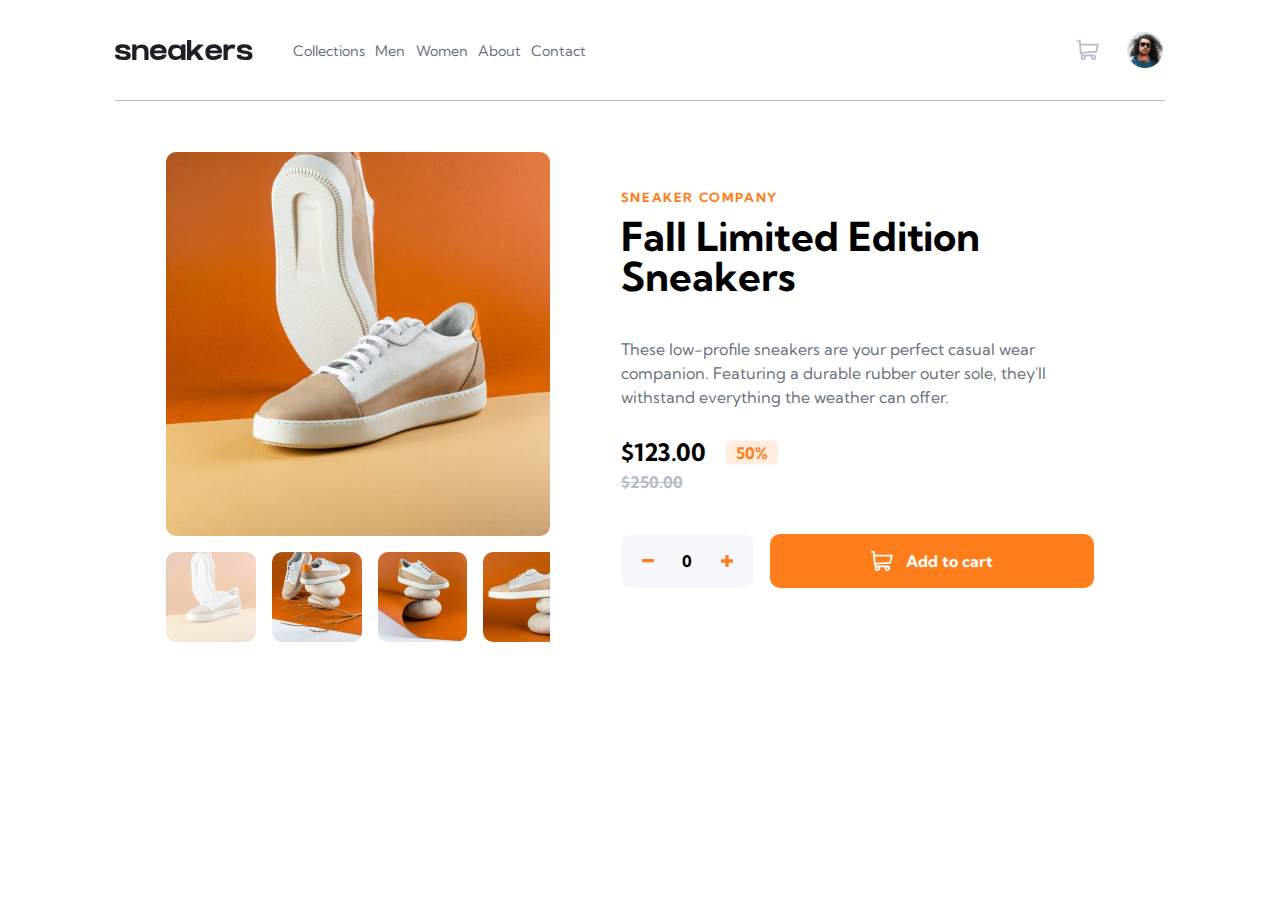
==== commit c1cc01e9: "Dumb additions that I'll probably delete" ====
--- a/index.html
+++ b/index.html
@@ -22,7 +22,7 @@
 </head>
 
 <body>
-	<header>
+	<header id="header">
 		<nav class="">
 			<div class="toggle"></div>
 			<img src="./images/logo.svg" alt="Sneakers logo" class="main-logo">
@@ -44,6 +44,14 @@
 			</div>
 			<div class="user">
 				<img src="./images/image-avatar.png" alt="Avatar">
+				<div class="user-dropdown">
+					<div class="greeting">Hi <span class="username">Sang</span>!</div>
+					<ul class="dropdown-items">
+						<li><a href="#"><i class="fa-solid fa-user"></i>Account</a></li>
+						<li><a href="#"><i class='fas fa-cash-register'></i>Purchases</a></li>
+						<li><a href="#"><i class="fa fa-sign-out" aria-hidden="true"></i>Logout</a></li>
+					</ul>
+				</div>
 			</div>
 		</section>
 		<section class="cart">
--- a/css/style.css
+++ b/css/style.css
@@ -81,9 +81,67 @@
   border: 2px solid transparent;
   border-radius: 50%;
   transition: all 0.2s linear;
+  position: relative;
+  -webkit-user-select: none;
+     -moz-user-select: none;
+          user-select: none;
 }
 body > header section.functions .user:hover {
   border-color: hsl(26deg, 100%, 55%);
+}
+body > header section.functions .user .user-dropdown {
+  position: absolute;
+  top: 180%;
+  right: 0;
+  background-color: #fff;
+  border-radius: 10px;
+  box-shadow: 0px 5px 10px rgba(0, 0, 0, 0.251);
+  width: -moz-max-content;
+  width: max-content;
+  min-width: 200px;
+  height: 0;
+  overflow: hidden;
+  transition: all 0.3s ease-in-out;
+}
+body > header section.functions .user .user-dropdown .greeting {
+  padding-bottom: 10px;
+  border-bottom: 1px solid hsl(220deg, 14%, 75%);
+  font-size: 1.3rem;
+  font-weight: 900;
+}
+body > header section.functions .user .user-dropdown .dropdown-items {
+  margin-top: 10px;
+  list-style: none;
+  padding: 0;
+  display: flex;
+  flex-direction: column;
+  gap: 0.5rem;
+}
+body > header section.functions .user .user-dropdown .dropdown-items li a {
+  color: #000;
+  text-decoration: none;
+  display: flex;
+  align-items: center;
+  gap: 1rem;
+  transition: color 0.2s ease-in-out, transform 0.2s ease-in-out;
+}
+body > header section.functions .user .user-dropdown .dropdown-items li a i {
+  transition: transform 0.5s ease-in-out;
+}
+body > header section.functions .user .user-dropdown .dropdown-items li a:hover {
+  color: hsl(26deg, 100%, 55%);
+  font-weight: 900;
+}
+body > header section.functions .user .user-dropdown .dropdown-items li a:hover i {
+  transform: rotate(720deg);
+}
+body > header section.functions .user .user-dropdown .dropdown-items li a:active {
+  transform: scale(90%);
+}
+body > header section.functions .user .user-dropdown.active {
+  padding: 18px;
+  height: 180px;
+  overflow: visible;
 }
 body > header section.cart {
   position: absolute;
@@ -411,9 +469,6 @@
     overflow-x: auto;
     list-style: none;
   }
-  body > main section#main-image .slide-wrapper .slide-container * {
-    all: unset;
-  }
   body > main section#main-image .slide-wrapper .slide-container .slide {
     all: unset;
     transition: opacity 0.2s ease-in-out, transform 0.2s linear;
@@ -421,7 +476,7 @@
   body > main section#main-image .slide-wrapper .slide-container .slide img {
     width: 7vw;
     max-width: 102px;
-    border-radius: 10px;
+    border-radius: 10px !important;
   }
   body > main section#main-image .slide-wrapper .slide-container .slide:hover {
     opacity: 0.5;
@@ -471,7 +526,7 @@
 #main-lightbox {
   width: 100%;
   height: 100%;
-  position: absolute;
+  position: fixed;
   top: 0;
   left: 0;
   z-index: 100;
@@ -569,13 +624,11 @@
   padding: 0;
   list-style: none;
 }
-#main-lightbox .slide-wrapper .slide-container * {
-  all: unset;
-}
 #main-lightbox .slide-wrapper .slide-container .slide {
   all: unset;
   transition: opacity 0.2s ease-in-out, transform 0.2s linear;
   position: relative;
+  border-radius: 10px;
 }
 #main-lightbox .slide-wrapper .slide-container .slide img {
   width: 4vw;
